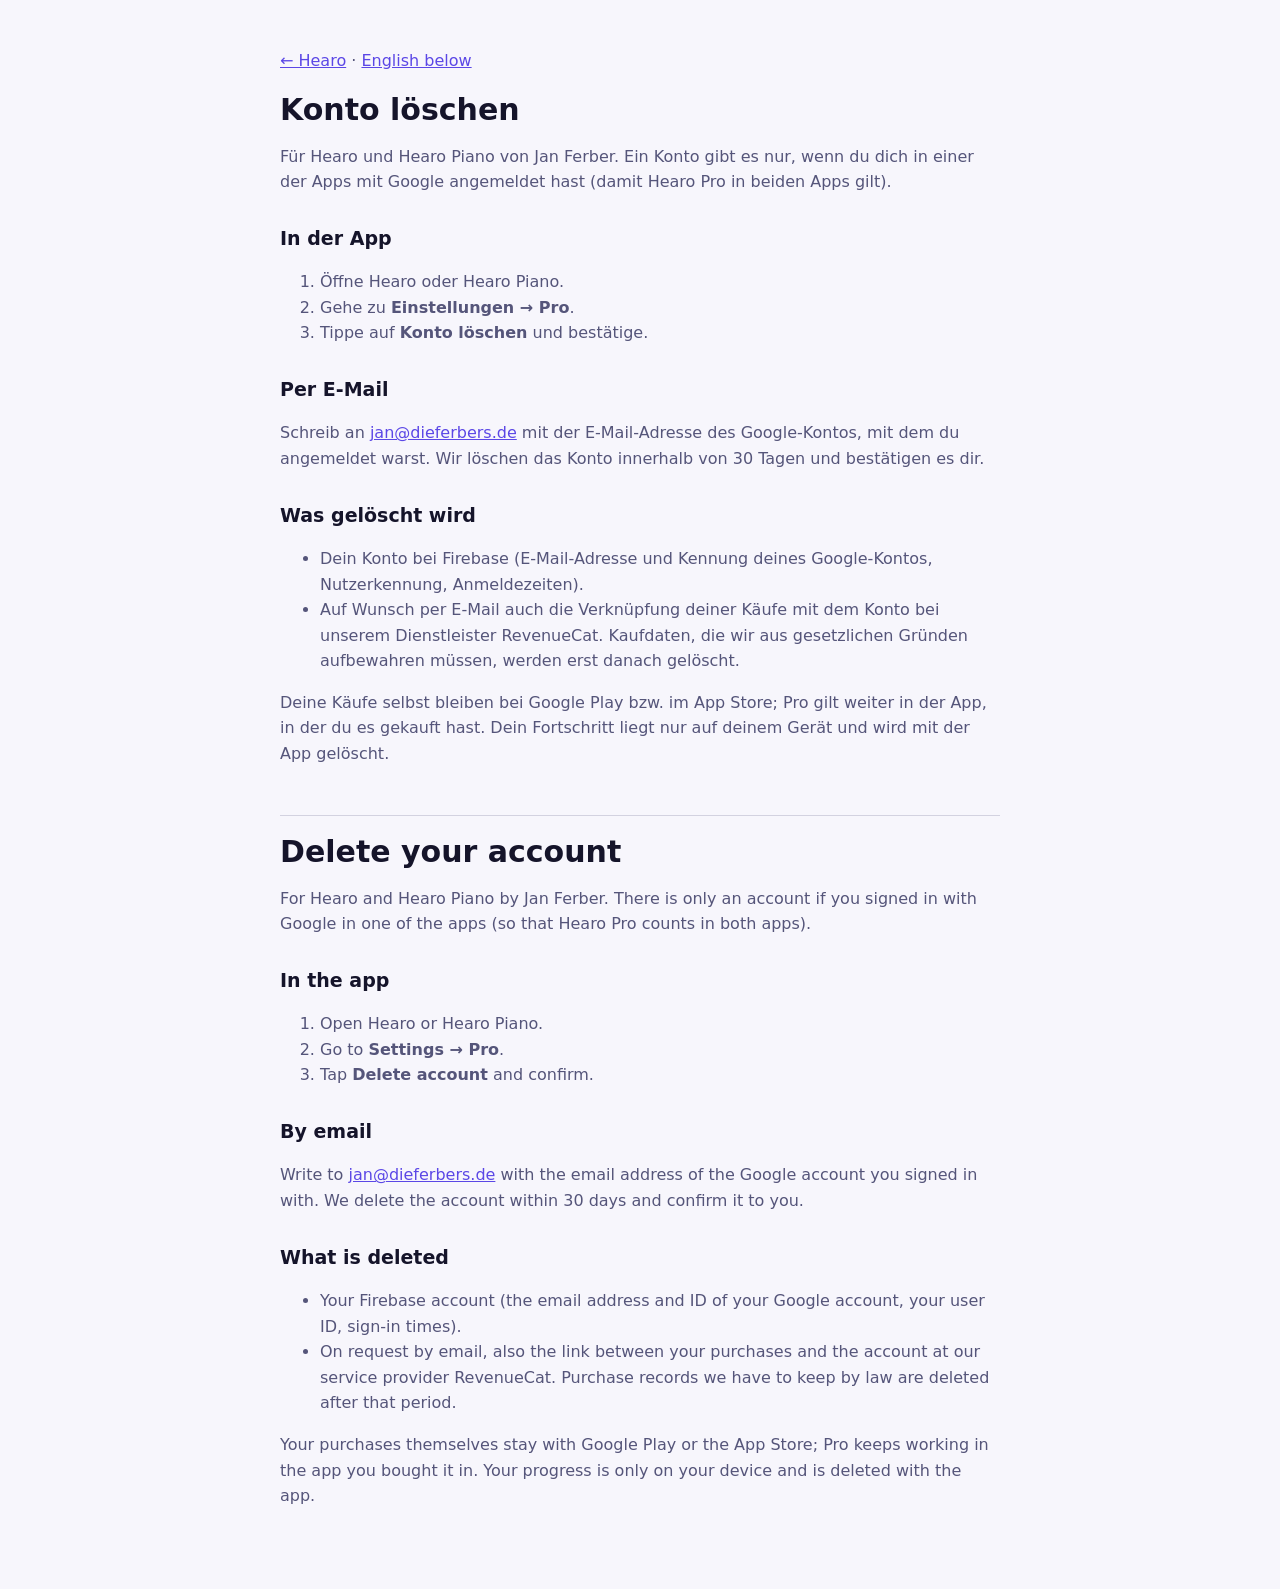
==== delete-account.html @ 975340b8 "Optional account (Sign in with Google) and account deletion page" ====
<!doctype html>
<html lang="de">
<head>
<meta charset="utf-8">
<meta name="viewport" content="width=device-width, initial-scale=1">
<title>Hearo – Konto löschen / Delete your account</title>
<link rel="stylesheet" href="style.css">
</head>
<body>
<main>
  <p><a href="./">← Hearo</a> · <a href="#en">English below</a></p>

  <h1>Konto löschen</h1>
  <p>Für Hearo und Hearo Piano von Jan Ferber. Ein Konto gibt es nur, wenn du dich in einer der Apps mit Google angemeldet
    hast (damit Hearo Pro in beiden Apps gilt).</p>

  <h2>In der App</h2>
  <ol>
    <li>Öffne Hearo oder Hearo Piano.</li>
    <li>Gehe zu <b>Einstellungen → Pro</b>.</li>
    <li>Tippe auf <b>Konto löschen</b> und bestätige.</li>
  </ol>

  <h2>Per E-Mail</h2>
  <p>Schreib an <a href="mailto:jan@dieferbers.de?subject=Konto%20l%C3%B6schen">jan@dieferbers.de</a> mit der E-Mail-Adresse
    des Google-Kontos, mit dem du angemeldet warst. Wir löschen das Konto innerhalb von 30 Tagen und bestätigen es dir.</p>

  <h2>Was gelöscht wird</h2>
  <ul>
    <li>Dein Konto bei Firebase (E-Mail-Adresse und Kennung deines Google-Kontos, Nutzerkennung, Anmeldezeiten).</li>
    <li>Auf Wunsch per E-Mail auch die Verknüpfung deiner Käufe mit dem Konto bei unserem Dienstleister RevenueCat. Kaufdaten,
      die wir aus gesetzlichen Gründen aufbewahren müssen, werden erst danach gelöscht.</li>
  </ul>
  <p>Deine Käufe selbst bleiben bei Google Play bzw. im App Store; Pro gilt weiter in der App, in der du es gekauft hast.
    Dein Fortschritt liegt nur auf deinem Gerät und wird mit der App gelöscht.</p>

  <hr id="en">

  <h1>Delete your account</h1>
  <p>For Hearo and Hearo Piano by Jan Ferber. There is only an account if you signed in with Google in one of the apps (so
    that Hearo Pro counts in both apps).</p>

  <h2>In the app</h2>
  <ol>
    <li>Open Hearo or Hearo Piano.</li>
    <li>Go to <b>Settings → Pro</b>.</li>
    <li>Tap <b>Delete account</b> and confirm.</li>
  </ol>

  <h2>By email</h2>
  <p>Write to <a href="mailto:jan@dieferbers.de?subject=Delete%20my%20account">jan@dieferbers.de</a> with the email address
    of the Google account you signed in with. We delete the account within 30 days and confirm it to you.</p>

  <h2>What is deleted</h2>
  <ul>
    <li>Your Firebase account (the email address and ID of your Google account, your user ID, sign-in times).</li>
    <li>On request by email, also the link between your purchases and the account at our service provider RevenueCat.
      Purchase records we have to keep by law are deleted after that period.</li>
  </ul>
  <p>Your purchases themselves stay with Google Play or the App Store; Pro keeps working in the app you bought it in. Your
    progress is only on your device and is deleted with the app.</p>
</main>
</body>
</html>
---- style.css ----
:root {
  --bg: #0a0a12;
  --surface: #161624;
  --text: #f4f4fb;
  --text2: #a3a3bd;
  --accent: #8c7bff;
  color-scheme: dark;
}
@media (prefers-color-scheme: light) {
  :root { --bg: #f7f6fc; --surface: #ffffff; --text: #15142a; --text2: #55557a; --accent: #5b47e6; color-scheme: light; }
}
body { margin: 0; background: var(--bg); color: var(--text); font: 16px/1.6 -apple-system, system-ui, "Segoe UI", Roboto, sans-serif; }
main { max-width: 720px; margin: 0 auto; padding: 32px 16px 64px; }
a { color: var(--accent); }
h1 { font-size: 30px; line-height: 1.2; margin: 18px 0 4px; }
h2 { font-size: 19px; margin: 28px 0 6px; }
p, li { color: var(--text2); }
.date { font-size: 14px; }
hr { border: 0; border-top: 1px solid rgba(127, 127, 160, 0.3); margin: 48px 0 8px; }
.home { text-align: center; padding-top: 72px; }
.logo { border-radius: 22px; }
.lead { font-size: 18px; max-width: 520px; margin: 8px auto; }
.lead.de { font-size: 16px; }
nav { display: flex; flex-wrap: wrap; justify-content: center; gap: 10px 22px; margin-top: 28px; font-weight: 600; }
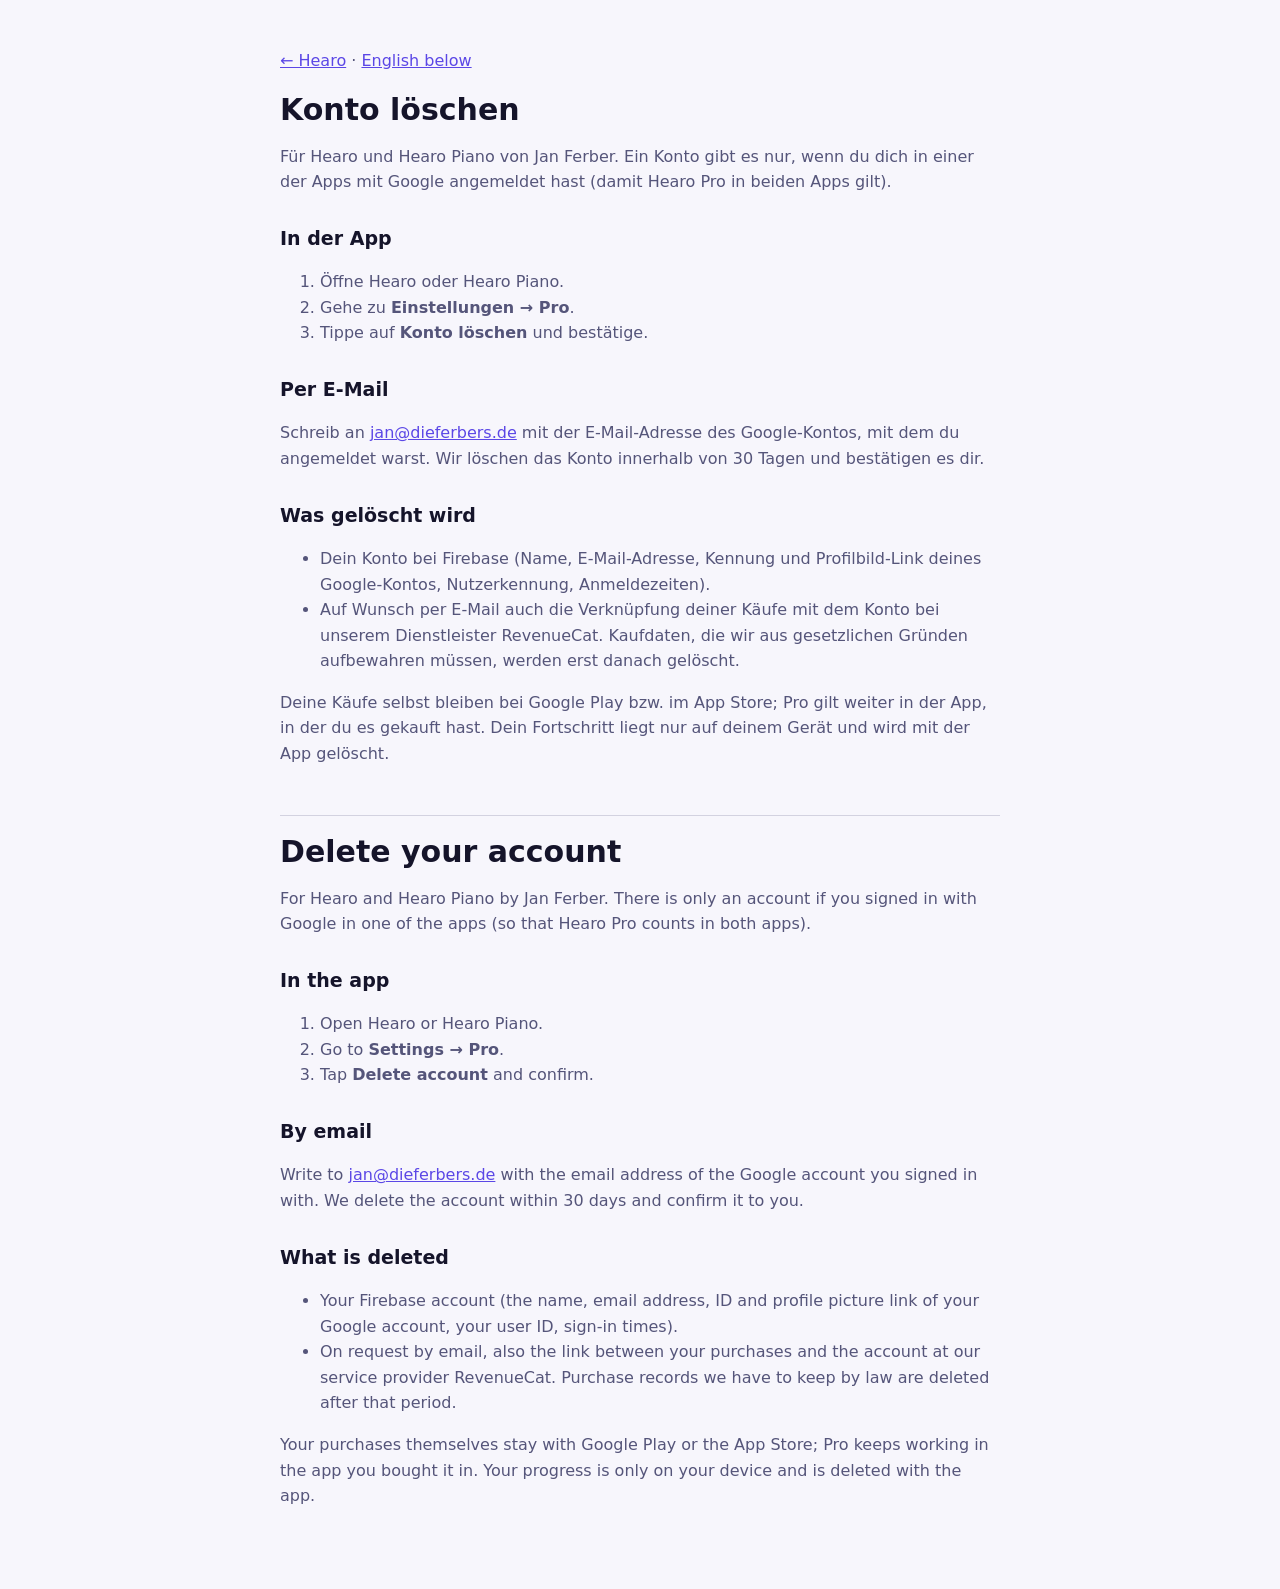
==== commit b960fd9a: "Account: name and profile picture link" ====
--- a/delete-account.html
+++ b/delete-account.html
@@ -27,7 +27,8 @@
 
   <h2>Was gelöscht wird</h2>
   <ul>
-    <li>Dein Konto bei Firebase (E-Mail-Adresse und Kennung deines Google-Kontos, Nutzerkennung, Anmeldezeiten).</li>
+    <li>Dein Konto bei Firebase (Name, E-Mail-Adresse, Kennung und Profilbild-Link deines Google-Kontos, Nutzerkennung,
+      Anmeldezeiten).</li>
     <li>Auf Wunsch per E-Mail auch die Verknüpfung deiner Käufe mit dem Konto bei unserem Dienstleister RevenueCat. Kaufdaten,
       die wir aus gesetzlichen Gründen aufbewahren müssen, werden erst danach gelöscht.</li>
   </ul>
@@ -53,7 +54,8 @@
 
   <h2>What is deleted</h2>
   <ul>
-    <li>Your Firebase account (the email address and ID of your Google account, your user ID, sign-in times).</li>
+    <li>Your Firebase account (the name, email address, ID and profile picture link of your Google account, your user ID,
+      sign-in times).</li>
     <li>On request by email, also the link between your purchases and the account at our service provider RevenueCat.
       Purchase records we have to keep by law are deleted after that period.</li>
   </ul>
